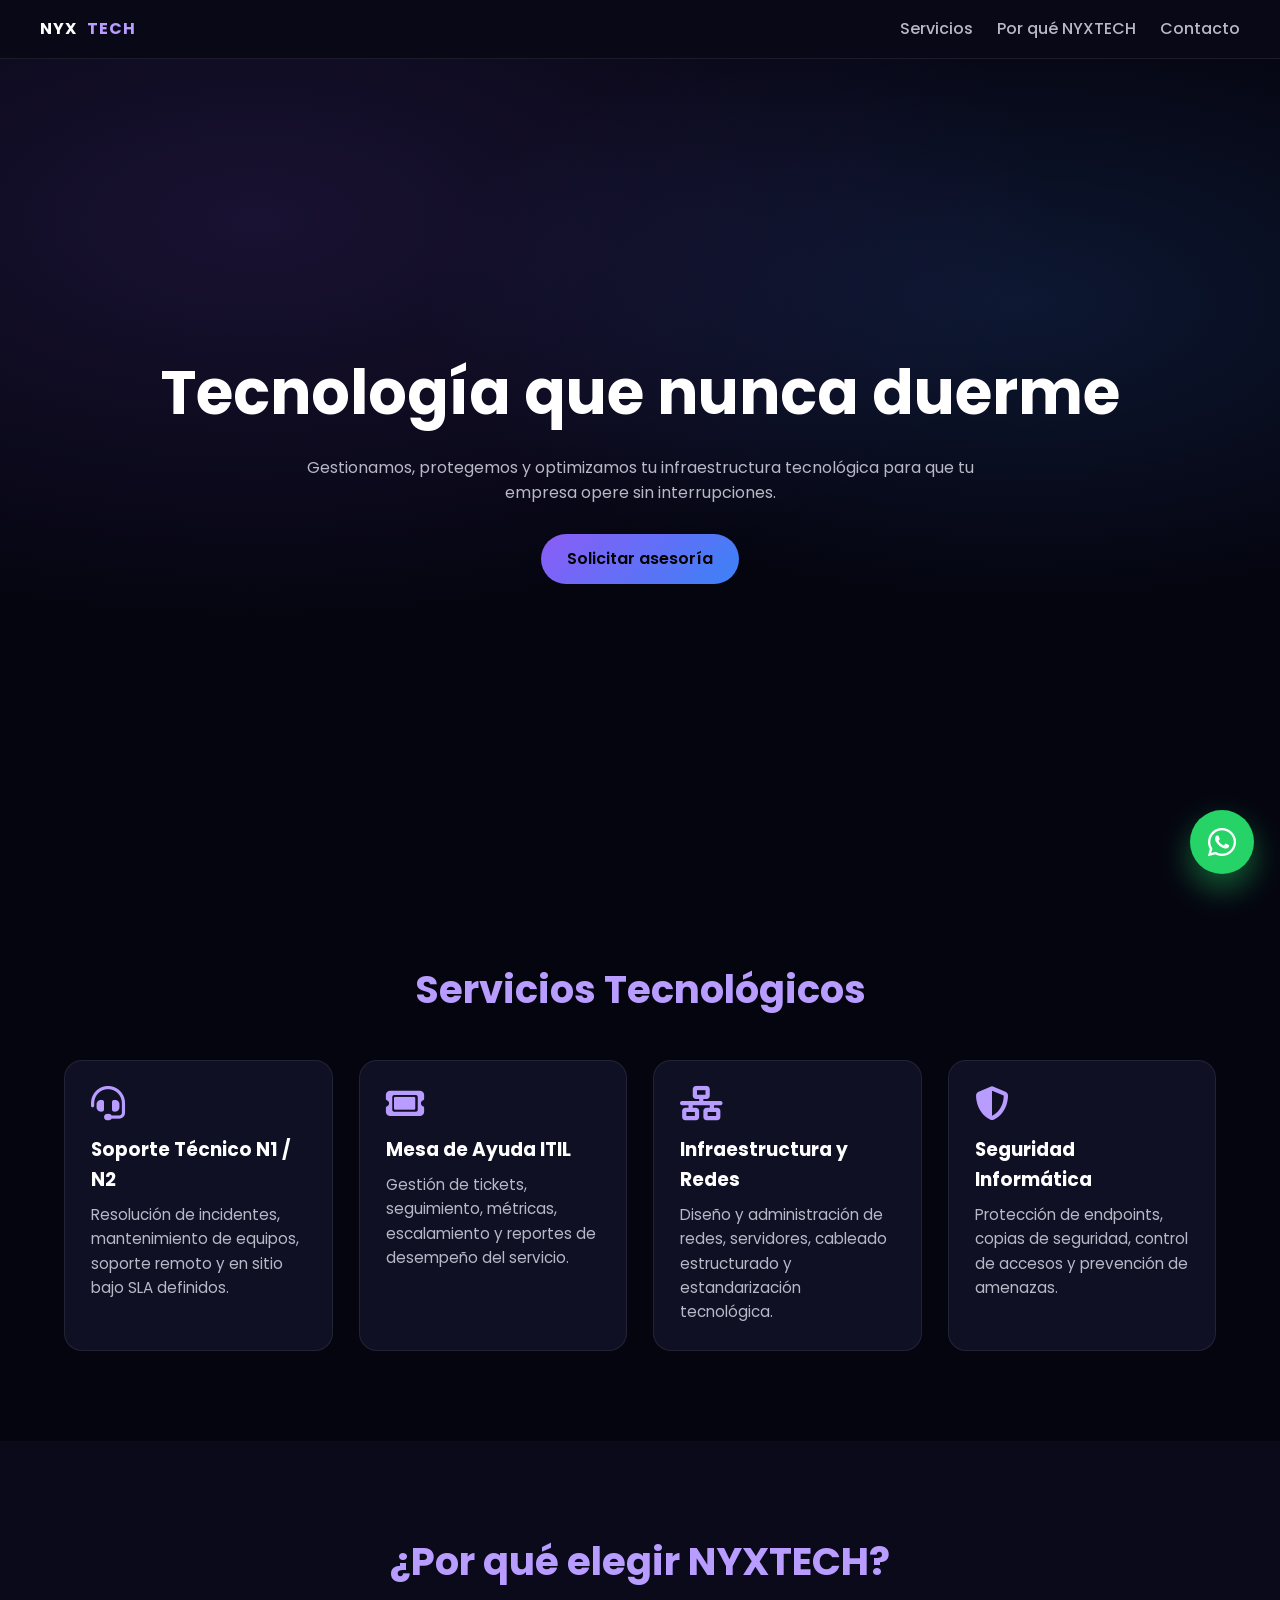
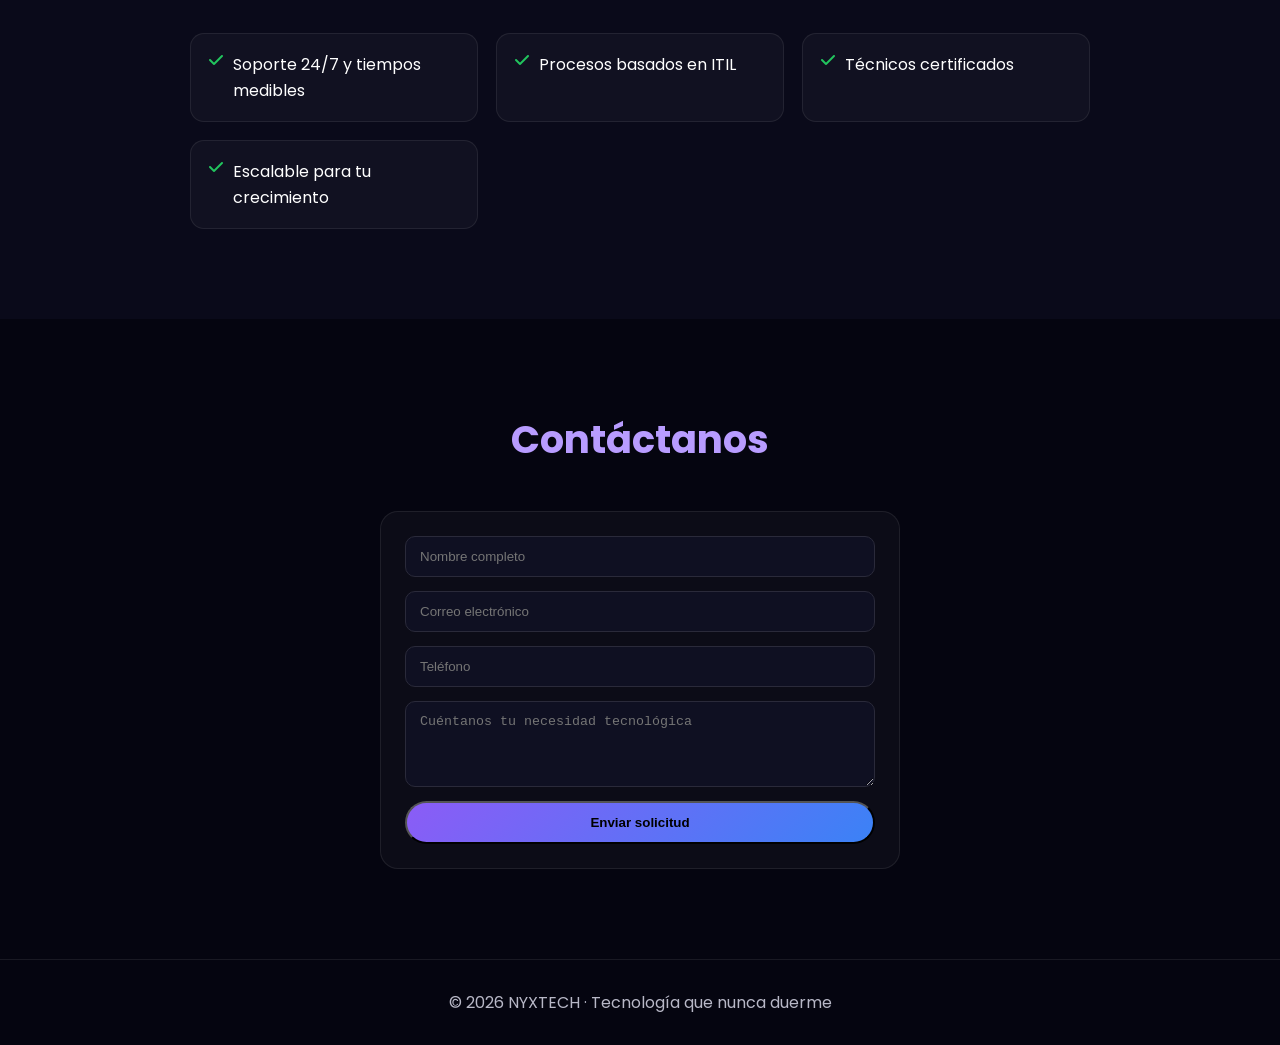
==== index.html @ b356085e "Se realiaza camvio de de indexNyxtech.html     a index.html" ====
<!DOCTYPE html>
<html lang="es">
<head>
  <!-- ================= META BÁSICO ================= -->
  <meta charset="UTF-8">
  <meta name="viewport" content="width=device-width, initial-scale=1.0">
  <title>NYXTECH | Tecnología que nunca duerme</title>
  <meta name="description" content="NYXTECH ofrece soporte TI, mesa de ayuda, infraestructura y seguridad informática para pymes y empresas.">

  <!-- ================= FUENTES ================= -->
  <link href="https://fonts.googleapis.com/css2?family=Poppins:wght@300;400;600;700&display=swap" rel="stylesheet">

  <!-- ================= ICONOS ================= -->
  <link rel="stylesheet" href="https://cdnjs.cloudflare.com/ajax/libs/font-awesome/6.5.0/css/all.min.css">

  <!-- ================= ESTILOS ================= -->
  <style>
    /* ================= VARIABLES DE COLOR ================= */
    :root{
      --bg:#050510;
      --bg-alt:#0a0a1a;
      --card:#0f1024;
      --border:rgba(255,255,255,.08);
      --text:#ffffff;
      --muted:#b8b8c7;
      --primary:#8b5cf6;
      --secondary:#3b82f6;
      --accent:#b89cff;
      --success:#22c55e;
      --whatsapp:#25d366;
    }

    /* ================= RESET ================= */
    *{margin:0;padding:0;box-sizing:border-box}
    body{
      font-family:'Poppins',sans-serif;
      background:var(--bg);
      color:var(--text);
      line-height:1.6;
      overflow-x:hidden;
    }
    a{text-decoration:none;color:inherit}
    img{max-width:100%;display:block}

    /* ================= CONTENEDOR ================= */
    .container{
      max-width:1200px;
      margin:auto;
      padding:0 24px;
    }

    /* ================= BOTONES ================= */
    .btn{
      display:inline-flex;
      align-items:center;
      justify-content:center;
      padding:12px 26px;
      border-radius:30px;
      font-weight:600;
      transition:.3s;
    }
    .btn-primary{
      background:linear-gradient(135deg,var(--primary),var(--secondary));
      color:#000;
    }
    .btn-primary:hover{
      transform:translateY(-2px);
      box-shadow:0 12px 30px rgba(139,92,246,.4);
    }
    .btn-outline{
      border:1px solid var(--border);
      color:var(--text);
    }
    .btn-outline:hover{border-color:var(--accent)}

    /* ================= NAVBAR ================= */
    header{
      position:sticky;
      top:0;
      z-index:999;
      background:rgba(10,10,26,.7);
      backdrop-filter:blur(12px);
      border-bottom:1px solid var(--border);
    }
    .nav{
      display:flex;
      justify-content:space-between;
      align-items:center;
      padding:16px 0;
    }
    .logo{
      display:flex;
      align-items:center;
      gap:10px;
      font-weight:700;
      letter-spacing:1px;
    }
    .logo span{color:var(--accent)}
    nav ul{
      display:flex;
      gap:24px;
      list-style:none;
    }
    nav a{color:var(--muted);font-weight:500}
    nav a:hover{color:#fff}

    /* ================= HERO ================= */
    .hero{
      min-height:90vh;
      display:flex;
      align-items:center;
      text-align:center;
      background:
        radial-gradient(800px 400px at 20% 20%, rgba(139,92,246,.15), transparent),
        radial-gradient(600px 300px at 80% 30%, rgba(59,130,246,.15), transparent);
    }
    .hero h1{
      font-size:clamp(2.4rem,5vw,3.8rem);
      margin-bottom:14px;
    }
    .hero p{
      max-width:720px;
      margin:0 auto 28px;
      color:var(--muted);
    }

    /* ================= SECCIONES ================= */
    section{padding:90px 0}
    h2{
      text-align:center;
      font-size:clamp(1.8rem,4vw,2.4rem);
      color:var(--accent);
      margin-bottom:40px;
    }

    /* ================= SERVICIOS ================= */
    .services{
      display:grid;
      grid-template-columns:repeat(auto-fit,minmax(260px,1fr));
      gap:26px;
    }
    .service{
      background:var(--card);
      border:1px solid var(--border);
      border-radius:18px;
      padding:26px;
      transition:.3s;
      position:relative;
      overflow:hidden;
    }
    .service::after{
      content:"";
      position:absolute;
      inset:0;
      background:linear-gradient(135deg,transparent,rgba(139,92,246,.15));
      opacity:0;
      transition:.3s;
    }
    .service:hover{
      transform:translateY(-8px);
      border-color:rgba(184,156,255,.5);
      box-shadow:0 18px 40px rgba(0,0,0,.4);
    }
    .service:hover::after{opacity:1}
    .service i{
      font-size:34px;
      color:var(--accent);
      margin-bottom:14px;
    }
    .service h3{margin-bottom:8px}
    .service p{
      font-size:.95rem;
      color:var(--muted);
    }

    /* ================= BENEFICIOS ================= */
    .dark{background:var(--bg-alt)}
    .benefits{
      display:grid;
      grid-template-columns:repeat(auto-fit,minmax(240px,1fr));
      gap:18px;
      max-width:900px;
      margin:auto;
    }
    .benefit{
      background:rgba(255,255,255,.03);
      border:1px solid var(--border);
      border-radius:14px;
      padding:18px;
      display:flex;
      gap:10px;
    }
    .benefit i{color:var(--success)}

    /* ================= FORMULARIO ================= */
    form{
      max-width:520px;
      margin:auto;
      background:rgba(255,255,255,.03);
      border:1px solid var(--border);
      padding:24px;
      border-radius:18px;
      display:flex;
      flex-direction:column;
      gap:14px;
    }
    input,textarea{
      padding:12px 14px;
      border-radius:10px;
      border:1px solid #2a2a3a;
      background:#0f1022;
      color:#fff;
    }
    input:focus,textarea:focus{
      outline:none;
      border-color:var(--accent);
    }

    /* ================= FOOTER ================= */
    footer{
      padding:30px 0;
      text-align:center;
      border-top:1px solid var(--border);
      color:var(--muted);
    }

    /* ================= WHATSAPP FLOTANTE ================= */
    .whatsapp{
      position:fixed;
      bottom:26px;
      right:26px;
      width:64px;
      height:64px;
      background:var(--whatsapp);
      border-radius:50%;
      display:flex;
      align-items:center;
      justify-content:center;
      font-size:32px;
      color:#fff;
      box-shadow:0 14px 32px rgba(37,211,102,.45);
      z-index:1000;
      animation:pulse 2s infinite;
    }
    @keyframes pulse{
      0%{box-shadow:0 0 0 0 rgba(37,211,102,.6)}
      70%{box-shadow:0 0 0 20px rgba(37,211,102,0)}
      100%{box-shadow:0 0 0 0 rgba(37,211,102,0)}
    }

    /* ================= RESPONSIVE ================= */
    @media(max-width:900px){
      nav ul{display:none}
    }
  </style>
</head>

<body>

<!-- ================= WHATSAPP ================= -->
<a href="https://wa.me/573000000000?text=Hola%20NYXTECH,%20quiero%20información%20sobre%20sus%20servicios%20TI"
   class="whatsapp" target="_blank" aria-label="WhatsApp">
  <i class="fab fa-whatsapp"></i>
</a>

<!-- ================= NAVBAR ================= -->
<header>
  <div class="container nav">
    <div class="logo">NYX<span>TECH</span></div>
    <nav>
      <ul>
        <li><a href="#servicios">Servicios</a></li>
        <li><a href="#beneficios">Por qué NYXTECH</a></li>
        <li><a href="#contacto">Contacto</a></li>
      </ul>
    </nav>
  </div>
</header>

<!-- ================= HERO ================= -->
<section class="hero">
  <div class="container">
    <h1>Tecnología que nunca duerme</h1>
    <p>Gestionamos, protegemos y optimizamos tu infraestructura tecnológica para que tu empresa opere sin interrupciones.</p>
    <a href="#contacto" class="btn btn-primary">Solicitar asesoría</a>
  </div>
</section>

<!-- ================= SERVICIOS ================= -->
<section id="servicios">
  <div class="container">
    <h2>Servicios Tecnológicos</h2>
    <div class="services">

      <div class="service">
        <i class="fa-solid fa-headset"></i>
        <h3>Soporte Técnico N1 / N2</h3>
        <p>Resolución de incidentes, mantenimiento de equipos, soporte remoto y en sitio bajo SLA definidos.</p>
      </div>

      <div class="service">
        <i class="fa-solid fa-ticket"></i>
        <h3>Mesa de Ayuda ITIL</h3>
        <p>Gestión de tickets, seguimiento, métricas, escalamiento y reportes de desempeño del servicio.</p>
      </div>

      <div class="service">
        <i class="fa-solid fa-network-wired"></i>
        <h3>Infraestructura y Redes</h3>
        <p>Diseño y administración de redes, servidores, cableado estructurado y estandarización tecnológica.</p>
      </div>

      <div class="service">
        <i class="fa-solid fa-shield-halved"></i>
        <h3>Seguridad Informática</h3>
        <p>Protección de endpoints, copias de seguridad, control de accesos y prevención de amenazas.</p>
      </div>

    </div>
  </div>
</section>

<!-- ================= BENEFICIOS ================= -->
<section id="beneficios" class="dark">
  <div class="container">
    <h2>¿Por qué elegir NYXTECH?</h2>
    <div class="benefits">
      <div class="benefit"><i class="fa-solid fa-check"></i> Soporte 24/7 y tiempos medibles</div>
      <div class="benefit"><i class="fa-solid fa-check"></i> Procesos basados en ITIL</div>
      <div class="benefit"><i class="fa-solid fa-check"></i> Técnicos certificados</div>
      <div class="benefit"><i class="fa-solid fa-check"></i> Escalable para tu crecimiento</div>
    </div>
  </div>
</section>

<!-- ================= CONTACTO ================= -->
<section id="contacto">
  <div class="container">
    <h2>Contáctanos</h2>
    <form>
      <input type="text" placeholder="Nombre completo" required>
      <input type="email" placeholder="Correo electrónico" required>
      <input type="tel" placeholder="Teléfono" required>
      <textarea rows="4" placeholder="Cuéntanos tu necesidad tecnológica"></textarea>
      <button class="btn btn-primary">Enviar solicitud</button>
    </form>
  </div>
</section>

<!-- ================= FOOTER ================= -->
<footer>
  © 2026 NYXTECH · Tecnología que nunca duerme
</footer>

</body>
</html>
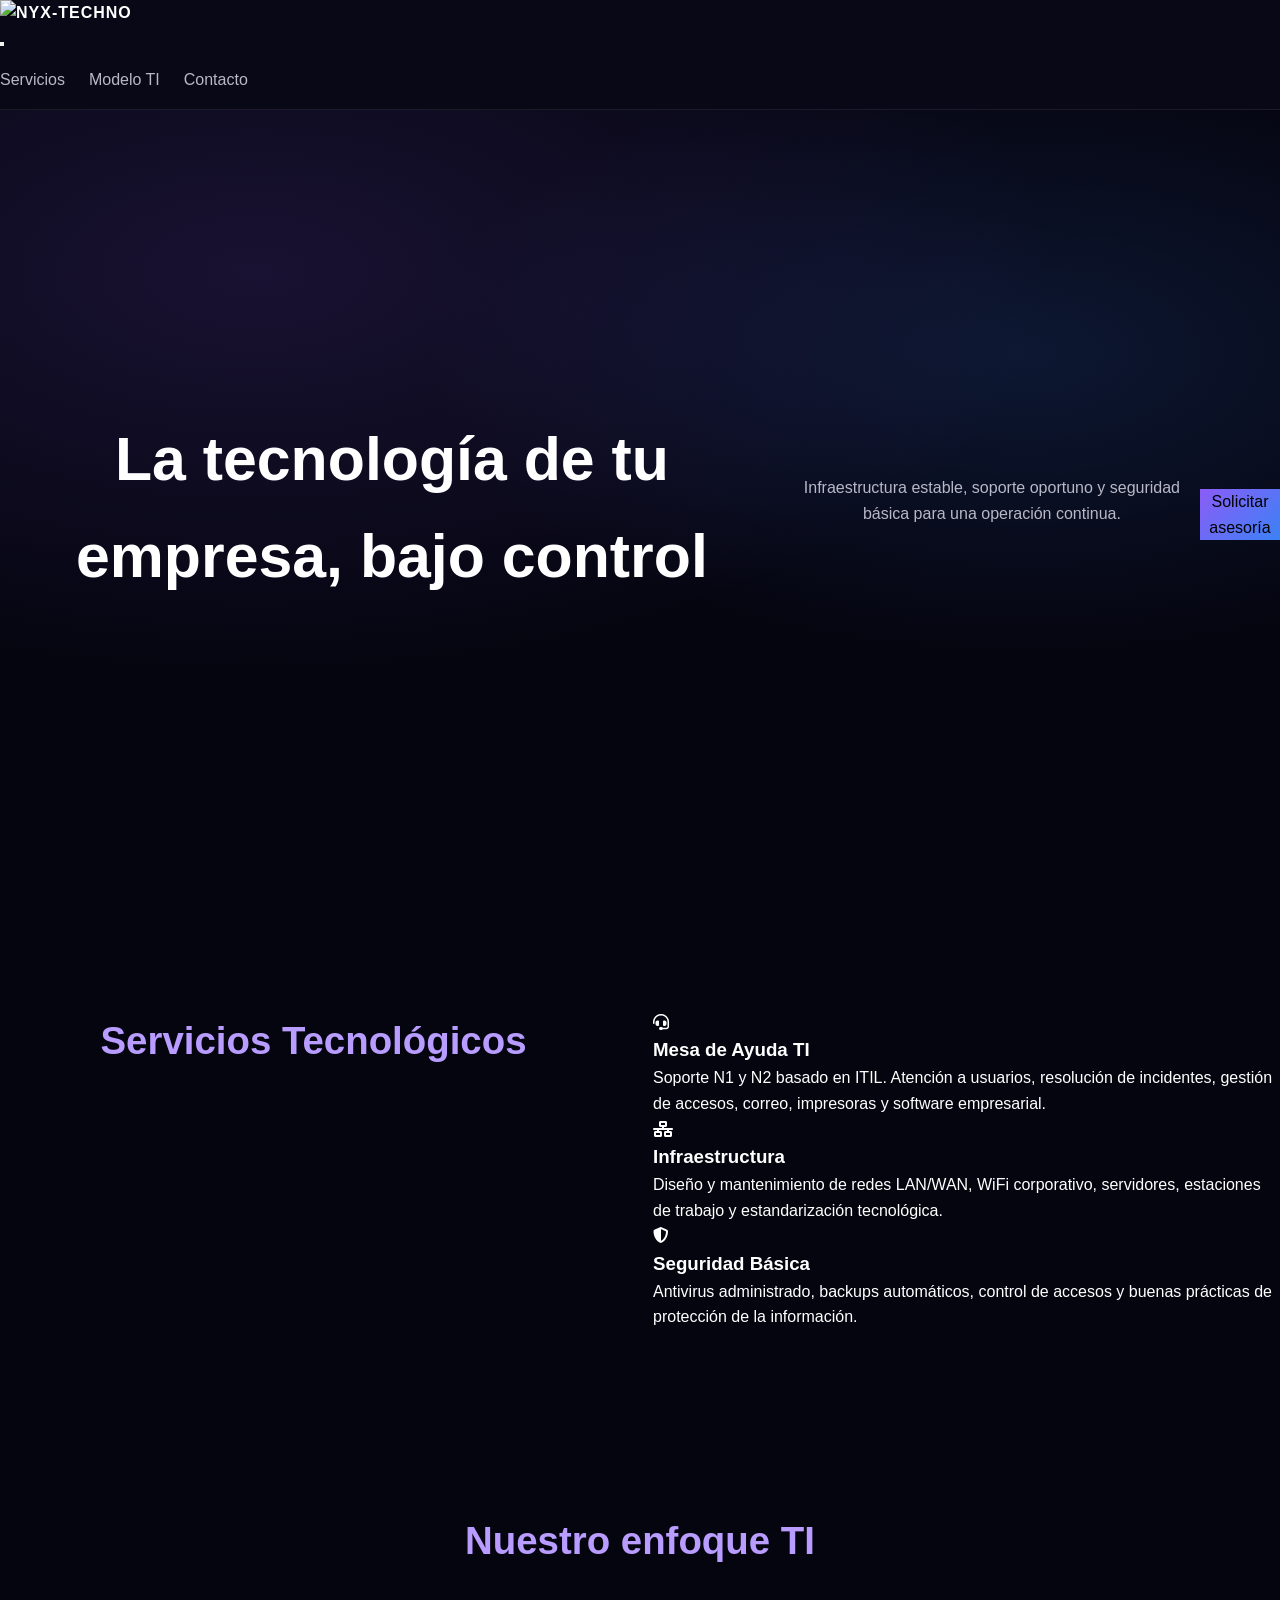
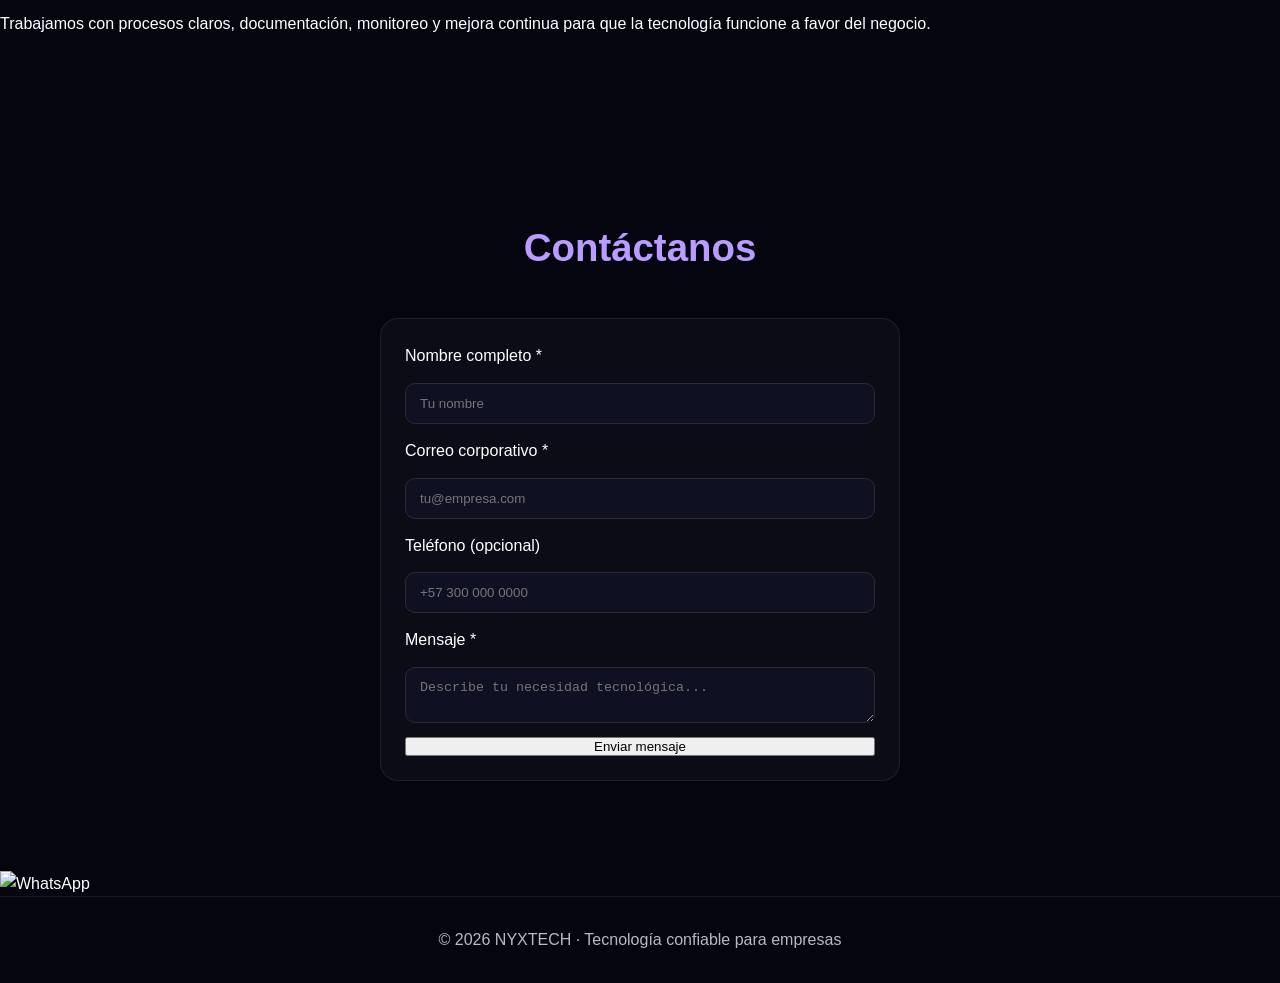
==== commit aa051b40: "código separado, funciones mejoradas" ====
--- a/index.html
+++ b/index.html
@@ -1,356 +1,144 @@
 <!DOCTYPE html>
 <html lang="es">
 <head>
-  <!-- ================= META BÁSICO ================= -->
   <meta charset="UTF-8">
   <meta name="viewport" content="width=device-width, initial-scale=1.0">
-  <title>NYXTECH | Tecnología que nunca duerme</title>
-  <meta name="description" content="NYXTECH ofrece soporte TI, mesa de ayuda, infraestructura y seguridad informática para pymes y empresas.">
+  <title>NYX-TECHNO</title>
 
-  <!-- ================= FUENTES ================= -->
-  <link href="https://fonts.googleapis.com/css2?family=Poppins:wght@300;400;600;700&display=swap" rel="stylesheet">
+  <!-- ESTILOS -->
+  <link rel="stylesheet" href="css/styles.css">
 
-  <!-- ================= ICONOS ================= -->
+  <!-- ICONOS -->
   <link rel="stylesheet" href="https://cdnjs.cloudflare.com/ajax/libs/font-awesome/6.5.0/css/all.min.css">
-
-  <!-- ================= ESTILOS ================= -->
-  <style>
-    /* ================= VARIABLES DE COLOR ================= */
-    :root{
-      --bg:#050510;
-      --bg-alt:#0a0a1a;
-      --card:#0f1024;
-      --border:rgba(255,255,255,.08);
-      --text:#ffffff;
-      --muted:#b8b8c7;
-      --primary:#8b5cf6;
-      --secondary:#3b82f6;
-      --accent:#b89cff;
-      --success:#22c55e;
-      --whatsapp:#25d366;
-    }
-
-    /* ================= RESET ================= */
-    *{margin:0;padding:0;box-sizing:border-box}
-    body{
-      font-family:'Poppins',sans-serif;
-      background:var(--bg);
-      color:var(--text);
-      line-height:1.6;
-      overflow-x:hidden;
-    }
-    a{text-decoration:none;color:inherit}
-    img{max-width:100%;display:block}
-
-    /* ================= CONTENEDOR ================= */
-    .container{
-      max-width:1200px;
-      margin:auto;
-      padding:0 24px;
-    }
-
-    /* ================= BOTONES ================= */
-    .btn{
-      display:inline-flex;
-      align-items:center;
-      justify-content:center;
-      padding:12px 26px;
-      border-radius:30px;
-      font-weight:600;
-      transition:.3s;
-    }
-    .btn-primary{
-      background:linear-gradient(135deg,var(--primary),var(--secondary));
-      color:#000;
-    }
-    .btn-primary:hover{
-      transform:translateY(-2px);
-      box-shadow:0 12px 30px rgba(139,92,246,.4);
-    }
-    .btn-outline{
-      border:1px solid var(--border);
-      color:var(--text);
-    }
-    .btn-outline:hover{border-color:var(--accent)}
-
-    /* ================= NAVBAR ================= */
-    header{
-      position:sticky;
-      top:0;
-      z-index:999;
-      background:rgba(10,10,26,.7);
-      backdrop-filter:blur(12px);
-      border-bottom:1px solid var(--border);
-    }
-    .nav{
-      display:flex;
-      justify-content:space-between;
-      align-items:center;
-      padding:16px 0;
-    }
-    .logo{
-      display:flex;
-      align-items:center;
-      gap:10px;
-      font-weight:700;
-      letter-spacing:1px;
-    }
-    .logo span{color:var(--accent)}
-    nav ul{
-      display:flex;
-      gap:24px;
-      list-style:none;
-    }
-    nav a{color:var(--muted);font-weight:500}
-    nav a:hover{color:#fff}
-
-    /* ================= HERO ================= */
-    .hero{
-      min-height:90vh;
-      display:flex;
-      align-items:center;
-      text-align:center;
-      background:
-        radial-gradient(800px 400px at 20% 20%, rgba(139,92,246,.15), transparent),
-        radial-gradient(600px 300px at 80% 30%, rgba(59,130,246,.15), transparent);
-    }
-    .hero h1{
-      font-size:clamp(2.4rem,5vw,3.8rem);
-      margin-bottom:14px;
-    }
-    .hero p{
-      max-width:720px;
-      margin:0 auto 28px;
-      color:var(--muted);
-    }
-
-    /* ================= SECCIONES ================= */
-    section{padding:90px 0}
-    h2{
-      text-align:center;
-      font-size:clamp(1.8rem,4vw,2.4rem);
-      color:var(--accent);
-      margin-bottom:40px;
-    }
-
-    /* ================= SERVICIOS ================= */
-    .services{
-      display:grid;
-      grid-template-columns:repeat(auto-fit,minmax(260px,1fr));
-      gap:26px;
-    }
-    .service{
-      background:var(--card);
-      border:1px solid var(--border);
-      border-radius:18px;
-      padding:26px;
-      transition:.3s;
-      position:relative;
-      overflow:hidden;
-    }
-    .service::after{
-      content:"";
-      position:absolute;
-      inset:0;
-      background:linear-gradient(135deg,transparent,rgba(139,92,246,.15));
-      opacity:0;
-      transition:.3s;
-    }
-    .service:hover{
-      transform:translateY(-8px);
-      border-color:rgba(184,156,255,.5);
-      box-shadow:0 18px 40px rgba(0,0,0,.4);
-    }
-    .service:hover::after{opacity:1}
-    .service i{
-      font-size:34px;
-      color:var(--accent);
-      margin-bottom:14px;
-    }
-    .service h3{margin-bottom:8px}
-    .service p{
-      font-size:.95rem;
-      color:var(--muted);
-    }
-
-    /* ================= BENEFICIOS ================= */
-    .dark{background:var(--bg-alt)}
-    .benefits{
-      display:grid;
-      grid-template-columns:repeat(auto-fit,minmax(240px,1fr));
-      gap:18px;
-      max-width:900px;
-      margin:auto;
-    }
-    .benefit{
-      background:rgba(255,255,255,.03);
-      border:1px solid var(--border);
-      border-radius:14px;
-      padding:18px;
-      display:flex;
-      gap:10px;
-    }
-    .benefit i{color:var(--success)}
-
-    /* ================= FORMULARIO ================= */
-    form{
-      max-width:520px;
-      margin:auto;
-      background:rgba(255,255,255,.03);
-      border:1px solid var(--border);
-      padding:24px;
-      border-radius:18px;
-      display:flex;
-      flex-direction:column;
-      gap:14px;
-    }
-    input,textarea{
-      padding:12px 14px;
-      border-radius:10px;
-      border:1px solid #2a2a3a;
-      background:#0f1022;
-      color:#fff;
-    }
-    input:focus,textarea:focus{
-      outline:none;
-      border-color:var(--accent);
-    }
-
-    /* ================= FOOTER ================= */
-    footer{
-      padding:30px 0;
-      text-align:center;
-      border-top:1px solid var(--border);
-      color:var(--muted);
-    }
-
-    /* ================= WHATSAPP FLOTANTE ================= */
-    .whatsapp{
-      position:fixed;
-      bottom:26px;
-      right:26px;
-      width:64px;
-      height:64px;
-      background:var(--whatsapp);
-      border-radius:50%;
-      display:flex;
-      align-items:center;
-      justify-content:center;
-      font-size:32px;
-      color:#fff;
-      box-shadow:0 14px 32px rgba(37,211,102,.45);
-      z-index:1000;
-      animation:pulse 2s infinite;
-    }
-    @keyframes pulse{
-      0%{box-shadow:0 0 0 0 rgba(37,211,102,.6)}
-      70%{box-shadow:0 0 0 20px rgba(37,211,102,0)}
-      100%{box-shadow:0 0 0 0 rgba(37,211,102,0)}
-    }
-
-    /* ================= RESPONSIVE ================= */
-    @media(max-width:900px){
-      nav ul{display:none}
-    }
-  </style>
 </head>
 
 <body>
 
-<!-- ================= WHATSAPP ================= -->
-<a href="https://wa.me/573000000000?text=Hola%20NYXTECH,%20quiero%20información%20sobre%20sus%20servicios%20TI"
-   class="whatsapp" target="_blank" aria-label="WhatsApp">
-  <i class="fab fa-whatsapp"></i>
-</a>
-
-<!-- ================= NAVBAR ================= -->
-<header>
-  <div class="container nav">
-    <div class="logo">NYX<span>TECH</span></div>
-    <nav>
-      <ul>
+<!-- =================================================
+     HEADER FIJO CON MENÚ DESPLEGABLE
+================================================== -->
+<header class="header">
+  <!-- Contenedor para centrar contenido -->
+  <div class="container-header">
+    <!-- LOGO DE LA EMPRESA -->
+    <div class="logo">
+      <img src="img/logo.jpeg" alt="NYX-TECHNO">
+    </div>
+    <!-- BOTÓN HAMBURGUESA (SOLO MÓVIL) -->
+    <button class="menu-toggle" aria-label="Abrir menú">
+      <!-- Líneas del icono ☰ -->
+      <span></span>
+      <span></span>
+      <span></span>
+    </button>
+    <!-- MENÚ DE NAVEGACIÓN -->
+    <nav class="nav">
+      <ul class="menu">
         <li><a href="#servicios">Servicios</a></li>
-        <li><a href="#beneficios">Por qué NYXTECH</a></li>
+        <li><a href="#modelo">Modelo TI</a></li>
         <li><a href="#contacto">Contacto</a></li>
       </ul>
     </nav>
+
   </div>
 </header>
 
+
+
 <!-- ================= HERO ================= -->
 <section class="hero">
-  <div class="container">
-    <h1>Tecnología que nunca duerme</h1>
-    <p>Gestionamos, protegemos y optimizamos tu infraestructura tecnológica para que tu empresa opere sin interrupciones.</p>
-    <a href="#contacto" class="btn btn-primary">Solicitar asesoría</a>
+  <h1>La tecnología de tu empresa, bajo control</h1>
+  <p>
+    Infraestructura estable, soporte oportuno y seguridad básica 
+    para una operación continua.
+  </p>
+  <a href="#contacto" class="btn-primary">Solicitar asesoría</a>
+</section>
+
+<!-- ================= SERVICIOS ================= -->
+<section id="servicios" class="services">
+  <h2>Servicios Tecnológicos</h2>
+
+  <div class="services-grid">
+
+    <article class="service-card">
+      <i class="fas fa-headset"></i>
+      <h3>Mesa de Ayuda TI</h3>
+      <p>
+        Soporte N1 y N2 basado en ITIL. Atención a usuarios, resolución de incidentes,
+        gestión de accesos, correo, impresoras y software empresarial.
+      </p>
+    </article>
+
+    <article class="service-card">
+      <i class="fas fa-network-wired"></i>
+      <h3>Infraestructura</h3>
+      <p>
+        Diseño y mantenimiento de redes LAN/WAN, WiFi corporativo,
+        servidores, estaciones de trabajo y estandarización tecnológica.
+      </p>
+    </article>
+
+    <article class="service-card">
+      <i class="fas fa-shield-halved"></i>
+      <h3>Seguridad Básica</h3>
+      <p>
+        Antivirus administrado, backups automáticos, control de accesos
+        y buenas prácticas de protección de la información.
+      </p>
+    </article>
+
   </div>
 </section>
 
-<!-- ================= SERVICIOS ================= -->
-<section id="servicios">
-  <div class="container">
-    <h2>Servicios Tecnológicos</h2>
-    <div class="services">
-
-      <div class="service">
-        <i class="fa-solid fa-headset"></i>
-        <h3>Soporte Técnico N1 / N2</h3>
-        <p>Resolución de incidentes, mantenimiento de equipos, soporte remoto y en sitio bajo SLA definidos.</p>
-      </div>
-
-      <div class="service">
-        <i class="fa-solid fa-ticket"></i>
-        <h3>Mesa de Ayuda ITIL</h3>
-        <p>Gestión de tickets, seguimiento, métricas, escalamiento y reportes de desempeño del servicio.</p>
-      </div>
-
-      <div class="service">
-        <i class="fa-solid fa-network-wired"></i>
-        <h3>Infraestructura y Redes</h3>
-        <p>Diseño y administración de redes, servidores, cableado estructurado y estandarización tecnológica.</p>
-      </div>
-
-      <div class="service">
-        <i class="fa-solid fa-shield-halved"></i>
-        <h3>Seguridad Informática</h3>
-        <p>Protección de endpoints, copias de seguridad, control de accesos y prevención de amenazas.</p>
-      </div>
-
-    </div>
-  </div>
-</section>
-
-<!-- ================= BENEFICIOS ================= -->
-<section id="beneficios" class="dark">
-  <div class="container">
-    <h2>¿Por qué elegir NYXTECH?</h2>
-    <div class="benefits">
-      <div class="benefit"><i class="fa-solid fa-check"></i> Soporte 24/7 y tiempos medibles</div>
-      <div class="benefit"><i class="fa-solid fa-check"></i> Procesos basados en ITIL</div>
-      <div class="benefit"><i class="fa-solid fa-check"></i> Técnicos certificados</div>
-      <div class="benefit"><i class="fa-solid fa-check"></i> Escalable para tu crecimiento</div>
-    </div>
-  </div>
+<!-- ================= MODELO TI ================= -->
+<section id="modelo" class="model">
+  <h2>Nuestro enfoque TI</h2>
+  <p>
+    Trabajamos con procesos claros, documentación, monitoreo
+    y mejora continua para que la tecnología funcione a favor del negocio.
+  </p>
 </section>
 
 <!-- ================= CONTACTO ================= -->
-<section id="contacto">
-  <div class="container">
-    <h2>Contáctanos</h2>
-    <form>
-      <input type="text" placeholder="Nombre completo" required>
-      <input type="email" placeholder="Correo electrónico" required>
-      <input type="tel" placeholder="Teléfono" required>
-      <textarea rows="4" placeholder="Cuéntanos tu necesidad tecnológica"></textarea>
-      <button class="btn btn-primary">Enviar solicitud</button>
-    </form>
-  </div>
+<section id="contacto" class="contact">
+  <h2>Contáctanos</h2>
+
+  <form id="contactForm">
+    <label for="nombre">Nombre completo *</label>
+    <input type="text" id="nombre" name="nombre" placeholder="Tu nombre" required>
+    
+    <label for="email">Correo corporativo *</label>
+    <input type="email" id="email" name="email" placeholder="tu@empresa.com" required>
+    
+    <label for="telefono">Teléfono (opcional)</label>
+    <input type="tel" id="telefono" name="telefono" placeholder="+57 300 000 0000">
+    
+    <label for="mensaje">Mensaje *</label>
+    <textarea id="mensaje" name="mensaje" placeholder="Describe tu necesidad tecnológica..." required></textarea>
+    
+    <div id="mensajeRespuesta" style="display: none; padding: 15px; border-radius: 8px; margin-top: 10px;"></div>
+    
+    <button type="submit">Enviar mensaje</button>
+  </form>
 </section>
+
+<!-- ================= WHATSAPP ================= -->
+<a
+  href="https://wa.me/573132374866?text=Hola%20quiero%20información%20sobre%20sus%20servicios"
+  class="whatsapp-float"
+  target="_blank"
+  aria-label="WhatsApp"
+>
+  <img src="https://upload.wikimedia.org/wikipedia/commons/6/6b/WhatsApp.svg" alt="WhatsApp">
+</a>
 
 <!-- ================= FOOTER ================= -->
 <footer>
-  © 2026 NYXTECH · Tecnología que nunca duerme
+  © 2026 NYXTECH · Tecnología confiable para empresas
 </footer>
 
+<!-- JS -->
+<script src="js/mai.js"></script>
 </body>
 </html>
--- a/css/styles.css
+++ b/css/styles.css
@@ -0,0 +1,237 @@
+/* ================= VARIABLES DE COLOR ================= */
+:root{
+  --bg:#050510;
+  --bg-alt:#0a0a1a;
+  --card:#0f1024;
+  --border:rgba(255,255,255,.08);
+  --text:#ffffff;
+  --muted:#b8b8c7;
+  --primary:#8b5cf6;
+  --secondary:#3b82f6;
+  --accent:#b89cff;
+  --success:#22c55e;
+  --whatsapp:#25d366;
+}
+
+/* ================= RESET ================= */
+*{margin:0;padding:0;box-sizing:border-box}
+body{
+  font-family:'Poppins',sans-serif;
+  background:var(--bg);
+  color:var(--text);
+  line-height:1.6;
+  overflow-x:hidden;
+}
+a{text-decoration:none;color:inherit}
+img{max-width:100%;display:block}
+
+/* ================= CONTENEDOR ================= */
+.container{
+  max-width:1200px;
+  margin:auto;
+  padding:0 24px;
+}
+
+/* ================= BOTONES ================= */
+.btn{
+  display:inline-flex;
+  align-items:center;
+  justify-content:center;
+  padding:12px 26px;
+  border-radius:30px;
+  font-weight:600;
+  transition:.3s;
+}
+.btn-primary{
+  background:linear-gradient(135deg,var(--primary),var(--secondary));
+  color:#000;
+}
+.btn-primary:hover{
+  transform:translateY(-2px);
+  box-shadow:0 12px 30px rgba(139,92,246,.4);
+}
+.btn-outline{
+  border:1px solid var(--border);
+  color:var(--text);
+}
+.btn-outline:hover{border-color:var(--accent)}
+
+/* ================= NAVBAR ================= */
+header{
+  position:sticky;
+  top:0;
+  z-index:999;
+  background:rgba(10,10,26,.7);
+  backdrop-filter:blur(12px);
+  border-bottom:1px solid var(--border);
+}
+.nav{
+  display:flex;
+  justify-content:space-between;
+  align-items:center;
+  padding:16px 0;
+}
+.logo{
+  display:flex;
+  align-items:center;
+  gap:10px;
+  font-weight:700;
+  letter-spacing:1px;
+}
+.logo span{color:var(--accent)}
+nav ul{
+  display:flex;
+  gap:24px;
+  list-style:none;
+}
+nav a{color:var(--muted);font-weight:500}
+nav a:hover{color:#fff}
+
+/* ================= HERO ================= */
+.hero{
+  min-height:90vh;
+  display:flex;
+  align-items:center;
+  text-align:center;
+  background:
+    radial-gradient(800px 400px at 20% 20%, rgba(139,92,246,.15), transparent),
+    radial-gradient(600px 300px at 80% 30%, rgba(59,130,246,.15), transparent);
+}
+.hero h1{
+  font-size:clamp(2.4rem,5vw,3.8rem);
+  margin-bottom:14px;
+}
+.hero p{
+  max-width:720px;
+  margin:0 auto 28px;
+  color:var(--muted);
+}
+
+/* ================= SECCIONES ================= */
+section{padding:90px 0}
+h2{
+  text-align:center;
+  font-size:clamp(1.8rem,4vw,2.4rem);
+  color:var(--accent);
+  margin-bottom:40px;
+}
+
+/* ================= SERVICIOS ================= */
+.services{
+  display:grid;
+  grid-template-columns:repeat(auto-fit,minmax(260px,1fr));
+  gap:26px;
+}
+.service{
+  background:var(--card);
+  border:1px solid var(--border);
+  border-radius:18px;
+  padding:26px;
+  transition:.3s;
+  position:relative;
+  overflow:hidden;
+}
+.service::after{
+  content:"";
+  position:absolute;
+  inset:0;
+  background:linear-gradient(135deg,transparent,rgba(139,92,246,.15));
+  opacity:0;
+  transition:.3s;
+}
+.service:hover{
+  transform:translateY(-8px);
+  border-color:rgba(184,156,255,.5);
+  box-shadow:0 18px 40px rgba(0,0,0,.4);
+}
+.service:hover::after{opacity:1}
+.service i{
+  font-size:34px;
+  color:var(--accent);
+  margin-bottom:14px;
+}
+.service h3{margin-bottom:8px}
+.service p{
+  font-size:.95rem;
+  color:var(--muted);
+}
+
+/* ================= BENEFICIOS ================= */
+.dark{background:var(--bg-alt)}
+.benefits{
+  display:grid;
+  grid-template-columns:repeat(auto-fit,minmax(240px,1fr));
+  gap:18px;
+  max-width:900px;
+  margin:auto;
+}
+.benefit{
+  background:rgba(255,255,255,.03);
+  border:1px solid var(--border);
+  border-radius:14px;
+  padding:18px;
+  display:flex;
+  gap:10px;
+}
+.benefit i{color:var(--success)}
+
+/* ================= FORMULARIO ================= */
+form{
+  max-width:520px;
+  margin:auto;
+  background:rgba(255,255,255,.03);
+  border:1px solid var(--border);
+  padding:24px;
+  border-radius:18px;
+  display:flex;
+  flex-direction:column;
+  gap:14px;
+}
+input,textarea{
+  padding:12px 14px;
+  border-radius:10px;
+  border:1px solid #2a2a3a;
+  background:#0f1022;
+  color:#fff;
+}
+input:focus,textarea:focus{
+  outline:none;
+  border-color:var(--accent);
+}
+
+/* ================= FOOTER ================= */
+footer{
+  padding:30px 0;
+  text-align:center;
+  border-top:1px solid var(--border);
+  color:var(--muted);
+}
+
+/* ================= WHATSAPP ================= */
+.whatsapp{
+  position:fixed;
+  bottom:26px;
+  right:26px;
+  width:64px;
+  height:64px;
+  background:var(--whatsapp);
+  border-radius:50%;
+  display:flex;
+  align-items:center;
+  justify-content:center;
+  font-size:32px;
+  color:#fff;
+  box-shadow:0 14px 32px rgba(37,211,102,.45);
+  z-index:1000;
+  animation:pulse 2s infinite;
+}
+@keyframes pulse{
+  0%{box-shadow:0 0 0 0 rgba(37,211,102,.6)}
+  70%{box-shadow:0 0 0 20px rgba(37,211,102,0)}
+  100%{box-shadow:0 0 0 0 rgba(37,211,102,0)}
+}
+
+/* ================= RESPONSIVE ================= */
+@media(max-width:900px){
+  nav ul{display:none}
+}
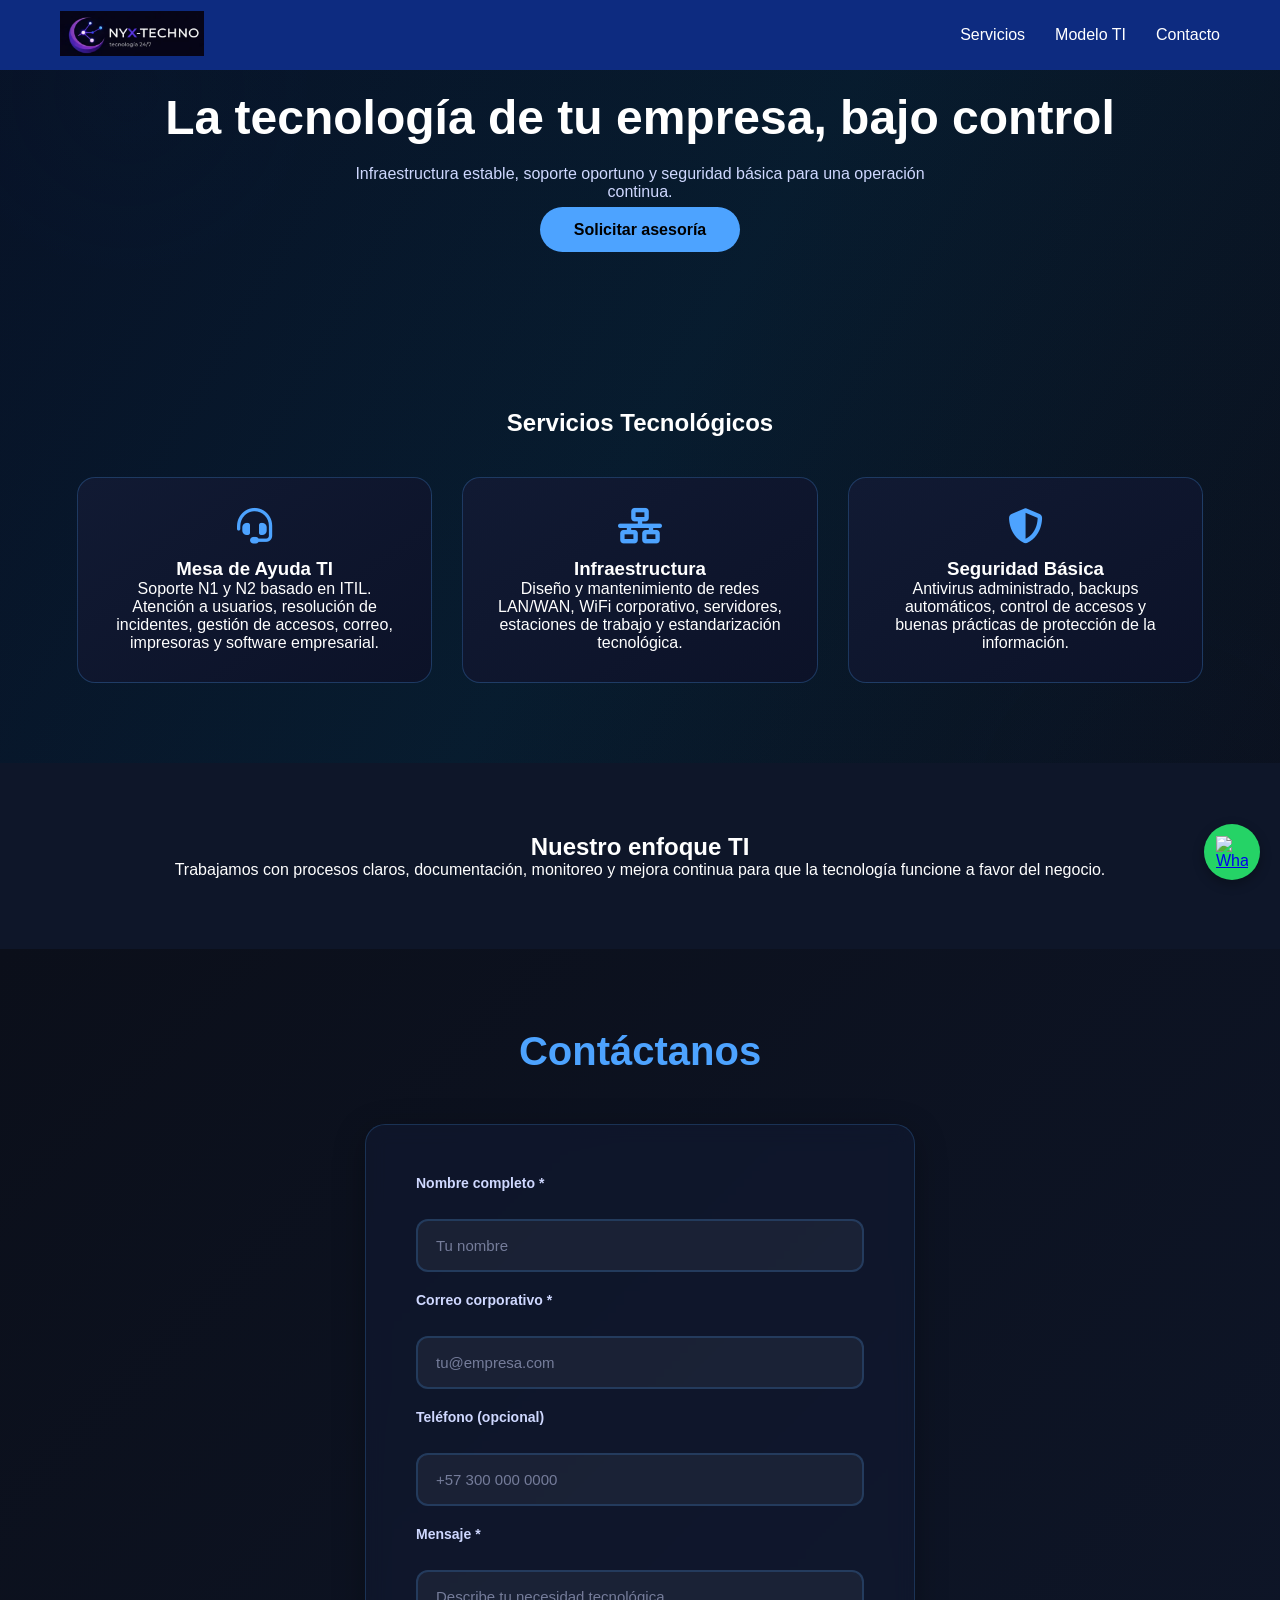
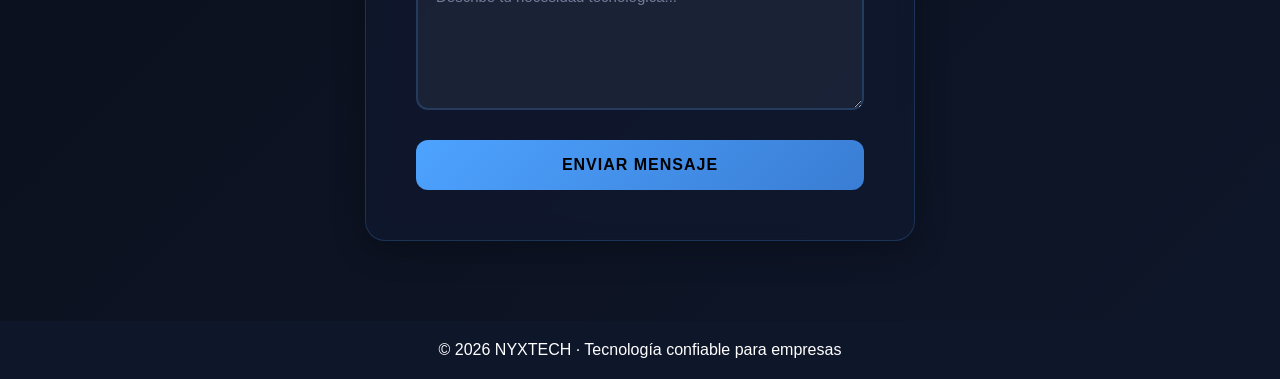
==== commit dc80a9ad: "Fix HTML formatting and update WhatsApp link" ====
--- a/index.html
+++ b/index.html
@@ -125,7 +125,7 @@
 
 <!-- ================= WHATSAPP ================= -->
 <a
-  href="https://wa.me/573132374866?text=Hola%20quiero%20información%20sobre%20sus%20servicios"
+  href="https://wa.me/573028662378?text=Hola%20quiero%20información%20sobre%20sus%20servicios"
   class="whatsapp-float"
   target="_blank"
   aria-label="WhatsApp"
@@ -142,3 +142,4 @@
 <script src="js/mai.js"></script>
 </body>
 </html>
+
--- a/css/styles.css
+++ b/css/styles.css
@@ -1,237 +1,430 @@
-/* ================= VARIABLES DE COLOR ================= */
-:root{
-  --bg:#050510;
-  --bg-alt:#0a0a1a;
-  --card:#0f1024;
-  --border:rgba(255,255,255,.08);
-  --text:#ffffff;
-  --muted:#b8b8c7;
-  --primary:#8b5cf6;
-  --secondary:#3b82f6;
-  --accent:#b89cff;
-  --success:#22c55e;
-  --whatsapp:#25d366;
-}
-
-/* ================= RESET ================= */
-*{margin:0;padding:0;box-sizing:border-box}
-body{
-  font-family:'Poppins',sans-serif;
-  background:var(--bg);
-  color:var(--text);
-  line-height:1.6;
-  overflow-x:hidden;
-}
-a{text-decoration:none;color:inherit}
-img{max-width:100%;display:block}
-
-/* ================= CONTENEDOR ================= */
-.container{
-  max-width:1200px;
-  margin:auto;
-  padding:0 24px;
-}
-
-/* ================= BOTONES ================= */
-.btn{
-  display:inline-flex;
-  align-items:center;
-  justify-content:center;
-  padding:12px 26px;
-  border-radius:30px;
-  font-weight:600;
-  transition:.3s;
-}
-.btn-primary{
-  background:linear-gradient(135deg,var(--primary),var(--secondary));
-  color:#000;
-}
-.btn-primary:hover{
-  transform:translateY(-2px);
-  box-shadow:0 12px 30px rgba(139,92,246,.4);
-}
-.btn-outline{
-  border:1px solid var(--border);
-  color:var(--text);
-}
-.btn-outline:hover{border-color:var(--accent)}
-
-/* ================= NAVBAR ================= */
-header{
-  position:sticky;
-  top:0;
-  z-index:999;
-  background:rgba(10,10,26,.7);
-  backdrop-filter:blur(12px);
-  border-bottom:1px solid var(--border);
-}
-.nav{
-  display:flex;
-  justify-content:space-between;
-  align-items:center;
-  padding:16px 0;
-}
-.logo{
-  display:flex;
-  align-items:center;
-  gap:10px;
-  font-weight:700;
-  letter-spacing:1px;
-}
-.logo span{color:var(--accent)}
-nav ul{
-  display:flex;
-  gap:24px;
-  list-style:none;
-}
-nav a{color:var(--muted);font-weight:500}
-nav a:hover{color:#fff}
-
-/* ================= HERO ================= */
-.hero{
-  min-height:90vh;
-  display:flex;
-  align-items:center;
-  text-align:center;
+:root {
+  --bg: #0b0f1a;
+  --panel: #111a33;
+  --accent: #4da3ff;
+  --text-muted: #cfd8ff;
+}
+
+* {
+  box-sizing: border-box;
+  margin: 0;
+  padding: 0;
+  font-family: system-ui, sans-serif;
+}
+
+body {
+  /* Fondo base: gradiente oscuro para profundidad */
+  background: linear-gradient(120deg, #071023 0%, #071a2b 50%, #0b0f1a 100%);
+  color: white;
+  background-attachment: fixed;
+  position: relative;
+  overflow-x: hidden;
+}
+
+/* Superposición sutil de luces para mejorar sensación de profundidad */
+body::before {
+  content: "";
+  position: fixed;
+  inset: 0;
   background:
-    radial-gradient(800px 400px at 20% 20%, rgba(139,92,246,.15), transparent),
-    radial-gradient(600px 300px at 80% 30%, rgba(59,130,246,.15), transparent);
-}
-.hero h1{
-  font-size:clamp(2.4rem,5vw,3.8rem);
-  margin-bottom:14px;
-}
-.hero p{
-  max-width:720px;
-  margin:0 auto 28px;
-  color:var(--muted);
-}
-
-/* ================= SECCIONES ================= */
-section{padding:90px 0}
-h2{
-  text-align:center;
-  font-size:clamp(1.8rem,4vw,2.4rem);
-  color:var(--accent);
-  margin-bottom:40px;
-}
-
-/* ================= SERVICIOS ================= */
-.services{
-  display:grid;
-  grid-template-columns:repeat(auto-fit,minmax(260px,1fr));
-  gap:26px;
-}
-.service{
-  background:var(--card);
-  border:1px solid var(--border);
-  border-radius:18px;
-  padding:26px;
-  transition:.3s;
-  position:relative;
-  overflow:hidden;
-}
-.service::after{
-  content:"";
-  position:absolute;
-  inset:0;
-  background:linear-gradient(135deg,transparent,rgba(139,92,246,.15));
-  opacity:0;
-  transition:.3s;
-}
-.service:hover{
-  transform:translateY(-8px);
-  border-color:rgba(184,156,255,.5);
-  box-shadow:0 18px 40px rgba(0,0,0,.4);
-}
-.service:hover::after{opacity:1}
-.service i{
-  font-size:34px;
-  color:var(--accent);
-  margin-bottom:14px;
-}
-.service h3{margin-bottom:8px}
-.service p{
-  font-size:.95rem;
-  color:var(--muted);
-}
-
-/* ================= BENEFICIOS ================= */
-.dark{background:var(--bg-alt)}
-.benefits{
-  display:grid;
-  grid-template-columns:repeat(auto-fit,minmax(240px,1fr));
-  gap:18px;
-  max-width:900px;
-  margin:auto;
-}
-.benefit{
-  background:rgba(255,255,255,.03);
-  border:1px solid var(--border);
-  border-radius:14px;
-  padding:18px;
-  display:flex;
-  gap:10px;
-}
-.benefit i{color:var(--success)}
-
-/* ================= FORMULARIO ================= */
-form{
-  max-width:520px;
-  margin:auto;
-  background:rgba(255,255,255,.03);
-  border:1px solid var(--border);
-  padding:24px;
-  border-radius:18px;
-  display:flex;
-  flex-direction:column;
-  gap:14px;
-}
-input,textarea{
-  padding:12px 14px;
-  border-radius:10px;
-  border:1px solid #2a2a3a;
-  background:#0f1022;
-  color:#fff;
-}
-input:focus,textarea:focus{
-  outline:none;
-  border-color:var(--accent);
-}
-
-/* ================= FOOTER ================= */
-footer{
-  padding:30px 0;
-  text-align:center;
-  border-top:1px solid var(--border);
-  color:var(--muted);
-}
-
-/* ================= WHATSAPP ================= */
-.whatsapp{
-  position:fixed;
-  bottom:26px;
-  right:26px;
-  width:64px;
-  height:64px;
-  background:var(--whatsapp);
-  border-radius:50%;
-  display:flex;
-  align-items:center;
-  justify-content:center;
-  font-size:32px;
-  color:#fff;
-  box-shadow:0 14px 32px rgba(37,211,102,.45);
-  z-index:1000;
-  animation:pulse 2s infinite;
-}
-@keyframes pulse{
-  0%{box-shadow:0 0 0 0 rgba(37,211,102,.6)}
-  70%{box-shadow:0 0 0 20px rgba(37,211,102,0)}
-  100%{box-shadow:0 0 0 0 rgba(37,211,102,0)}
-}
-
-/* ================= RESPONSIVE ================= */
-@media(max-width:900px){
-  nav ul{display:none}
-}
+    radial-gradient(circle at 10% 10%, rgba(77,163,255,0.04), transparent 15%),
+    radial-gradient(circle at 90% 90%, rgba(58,125,212,0.03), transparent 18%);
+  pointer-events: none;
+  z-index: -1;
+  mix-blend-mode: overlay;
+}
+
+/* Capa con movimiento muy sutil para dar vida al fondo */
+body::after {
+  content: "";
+  position: fixed;
+  inset: 0;
+  background: linear-gradient(60deg, rgba(77,163,255,0.02), rgba(58,125,212,0.02));
+  animation: gradientShift 18s linear infinite;
+  pointer-events: none;
+  z-index: -1;
+}
+
+@keyframes gradientShift {
+  0% {
+    transform: translateY(0);
+    opacity: 1;
+    background-position: 0% 50%;
+  }
+  50% {
+    transform: translateY(2%);
+    background-position: 100% 50%;
+  }
+  100% {
+    transform: translateY(0);
+    background-position: 0% 50%;
+  }
+}
+
+/* RESET */
+* {
+  margin: 0;
+  padding: 0;
+  box-sizing: border-box;
+  font-family: 'Segoe UI', sans-serif;
+}
+
+/* =================================================
+   HEADER PRINCIPAL
+================================================= */
+.header {
+  position: fixed;                 /* Mantiene el header fijo */
+  top: 0;                           /* Pegado arriba */
+  width: 100%;                      /* Ancho completo */
+  height: 70px;                     /* Altura del header */
+  background: #0d2b80; /* Fondo igual al menú móvil */
+  backdrop-filter: blur(10px);      /* Efecto vidrio (Apple style) */
+  z-index: 9999;                    /* Siempre encima */
+  transition: box-shadow 0.3s ease; /* Animación para la sombra */
+}
+/* Sombra al hacer scroll */
+.header.scrolled {
+  box-shadow: 0 10px 30px rgba(0,0,0,0.4);
+}
+/* =================================================
+   CONTENEDOR INTERNO
+================================================= */
+.container-header {
+  max-width: 1200px;                /* Limita el ancho */
+  height: 100%;
+  margin: auto;                     /* Centra el contenedor */
+  padding: 0 20px;                  /* Espaciado lateral */
+  display: flex;                    /* Flexbox */
+  align-items: center;              /* Centra vertical */
+  justify-content: space-between;   /* Espacia logo y menú */
+}
+
+/* LOGO */
+.logo img {
+  height: 45px;
+}
+
+/* =================================================
+   MENÚ DESKTOP
+================================================= */
+
+/* NAV SIEMPRE VISIBLE EN DESKTOP */
+.nav {
+  display: flex;
+  position: relative;
+  background: none;
+  padding: 0;
+  border-radius: 0;
+  box-shadow: none;
+  z-index: 100;
+}
+
+.nav .menu {
+  display: flex;                    /* Menú horizontal */
+  gap: 30px;                        /* Espacio entre enlaces */
+  list-style: none;                 /* Quita viñetas */
+}
+
+.nav .menu li {
+  position: relative;
+}
+
+.nav .menu a {
+  color: #ffffff;
+  text-decoration: none;
+  font-weight: 500;
+  padding: 8px 0;
+  display: block;
+  position: relative;
+  transition: all 0.3s ease;
+}
+
+/* Efecto subrayado animado */
+.nav .menu a::after {
+  content: '';
+  position: absolute;
+  bottom: -5px;
+  left: 0;
+  width: 0;
+  height: 2px;
+  background: linear-gradient(90deg, var(--accent), #3a7dd4);
+  transition: width 0.4s ease;
+}
+
+.nav .menu a:hover {
+  color: var(--accent);
+  transform: translateY(-2px);
+}
+
+.nav .menu a:hover::after {
+  width: 100%;
+}
+
+/* =================================================
+   BOTÓN HAMBURGUESA
+================================================= */
+.menu-toggle {
+  display: none;                    /* Oculto en escritorio */
+  background: none;
+  border: none;
+  cursor: pointer;
+}
+
+/* Líneas del botón ☰ */
+.menu-toggle span {
+  display: block;
+  width: 25px;
+  height: 3px;
+  background: #ffffff;
+  margin: 5px 0;
+  transition: all 0.4s ease;
+}
+
+/* Animación ☰ → ❌ */
+.menu-toggle.active span:nth-child(1) {
+  transform: rotate(45deg) translate(5px, 5px);
+}
+
+.menu-toggle.active span:nth-child(2) {
+  opacity: 0;
+}
+
+.menu-toggle.active span:nth-child(3) {
+  transform: rotate(-45deg) translate(6px, -6px);
+}
+
+
+/* =================================================
+   MENÚ MÓVIL
+================================================= */
+
+
+/* Espacio para que el contenido no quede debajo del header */
+.header-space {
+  height: 80px;
+}
+
+
+
+/* =========== HERO ==========*/
+.hero {
+  padding: 90px 6%;
+  text-align: center;
+}
+
+.hero h1 {
+  font-size: clamp(2rem, 5vw, 3rem);
+}
+
+.hero p {
+  max-width: 620px;
+  margin: 20px auto;
+  color: var(--text-muted);
+}
+
+.btn-primary {
+  background: var(--accent);
+  color: #000;
+  padding: 14px 34px;
+  border-radius: 30px;
+  text-decoration: none;
+  font-weight: bold;
+}
+
+/* SERVICES */
+.services {
+  padding: 80px 6%;
+  text-align: center;
+}
+
+.services-grid {
+  display: grid;
+  grid-template-columns: repeat(auto-fit, minmax(260px, 1fr));
+  gap: 30px;
+  margin-top: 40px;
+}
+
+.service-card {
+  background: linear-gradient(145deg, #111a33, #0c1228);
+  padding: 30px;
+  border-radius: 18px;
+  border: 1px solid rgba(77,163,255,.25);
+}
+
+.service-card i {
+  font-size: 2.2rem;
+  color: var(--accent);
+  margin-bottom: 15px;
+}
+
+/* MODEL */
+.model {
+  padding: 70px 6%;
+  background: #0e1629;
+  text-align: center;
+}
+
+/* CONTACT */
+.contact {
+  padding: 80px 6%;
+  text-align: center;
+  background: linear-gradient(135deg, #0b0f1a 0%, #0e1629 100%);
+}
+
+.contact h2 {
+  font-size: 2.5rem;
+  margin-bottom: 50px;
+  color: var(--accent);
+}
+
+.contact form {
+  max-width: 550px;
+  margin: auto;
+  display: flex;
+  flex-direction: column;
+  gap: 20px;
+  background: rgba(17, 26, 51, 0.6);
+  padding: 50px;
+  border-radius: 20px;
+  border: 1px solid rgba(77, 163, 255, 0.2);
+  backdrop-filter: blur(10px);
+  box-shadow: 0 8px 32px rgba(0, 0, 0, 0.3);
+}
+
+.contact form label {
+  display: block;
+  text-align: left;
+  font-weight: 600;
+  margin-bottom: 8px;
+  color: #cfd8ff;
+  font-size: 14px;
+}
+
+.contact input,
+.contact textarea {
+  padding: 16px 18px;
+  border-radius: 12px;
+  border: 2px solid rgba(77, 163, 255, 0.2);
+  background: rgba(255, 255, 255, 0.05);
+  color: white;
+  font-size: 15px;
+  transition: all 0.3s ease;
+  font-family: inherit;
+}
+
+.contact input::placeholder,
+.contact textarea::placeholder {
+  color: rgba(207, 216, 255, 0.5);
+}
+
+.contact input:focus,
+.contact textarea:focus {
+  outline: none;
+  border-color: var(--accent);
+  background: rgba(255, 255, 255, 0.08);
+  box-shadow: 0 0 15px rgba(77, 163, 255, 0.2);
+}
+
+.contact textarea {
+  resize: vertical;
+  min-height: 140px;
+}
+
+.contact button {
+  padding: 16px 40px;
+  border-radius: 12px;
+  border: none;
+  background: linear-gradient(135deg, var(--accent), #3a7dd4);
+  color: #000;
+  font-weight: 700;
+  font-size: 16px;
+  cursor: pointer;
+  transition: all 0.3s ease;
+  text-transform: uppercase;
+  letter-spacing: 1px;
+  margin-top: 10px;
+}
+
+.contact button:hover {
+  transform: translateY(-2px);
+  box-shadow: 0 10px 25px rgba(77, 163, 255, 0.4);
+}
+
+.contact button:active {
+  transform: translateY(0);
+}
+
+/* Botón flotante WhatsApp */
+.whatsapp-float {
+  position: fixed;
+  width: 56px;
+  height: 56px;
+  bottom: 20px;
+  right: 20px;
+  background-color: #25d366;
+  border-radius: 50%;
+  display: flex;
+  align-items: center;
+  justify-content: center;
+  box-shadow: 0 4px 12px rgba(0,0,0,0.3);
+  z-index: 9999;
+  transition: transform 0.3s ease;
+}
+
+.whatsapp-float img {
+  width: 32px;
+  height: 32px;
+}
+
+.whatsapp-float:hover {
+  transform: scale(1.1);
+}
+
+
+/* FOOTER */
+footer {
+  padding: 20px;
+  text-align: center;
+  background: #0e1629;
+}
+
+/* RESPONSIVE */
+@media (max-width: 768px) {
+
+  /* Muestra botón hamburguesa */
+  .menu-toggle {
+    display: block;
+    z-index: 10001;
+  }
+
+  /* Menú oculto por defecto en móvil */
+  .nav {
+    position: absolute;
+    top: 70px;
+    right: 20px;
+    background: #0b0f1a;
+    width: 220px;
+    border-radius: 12px;
+    display: none;
+    flex-direction: column;
+    box-shadow: 0 20px 40px rgba(0,0,0,0.5);
+    padding: 15px;
+    z-index: 10000;
+  }
+
+  /* Menú visible cuando tiene active */
+  .nav.active {
+    display: flex;
+  }
+
+  /* Menú vertical en móvil */
+  .nav .menu {
+    flex-direction: column;
+    gap: 10px;
+  }
+
+  .nav .menu a {
+    padding: 15px;
+    display: block;
+  }
+}
